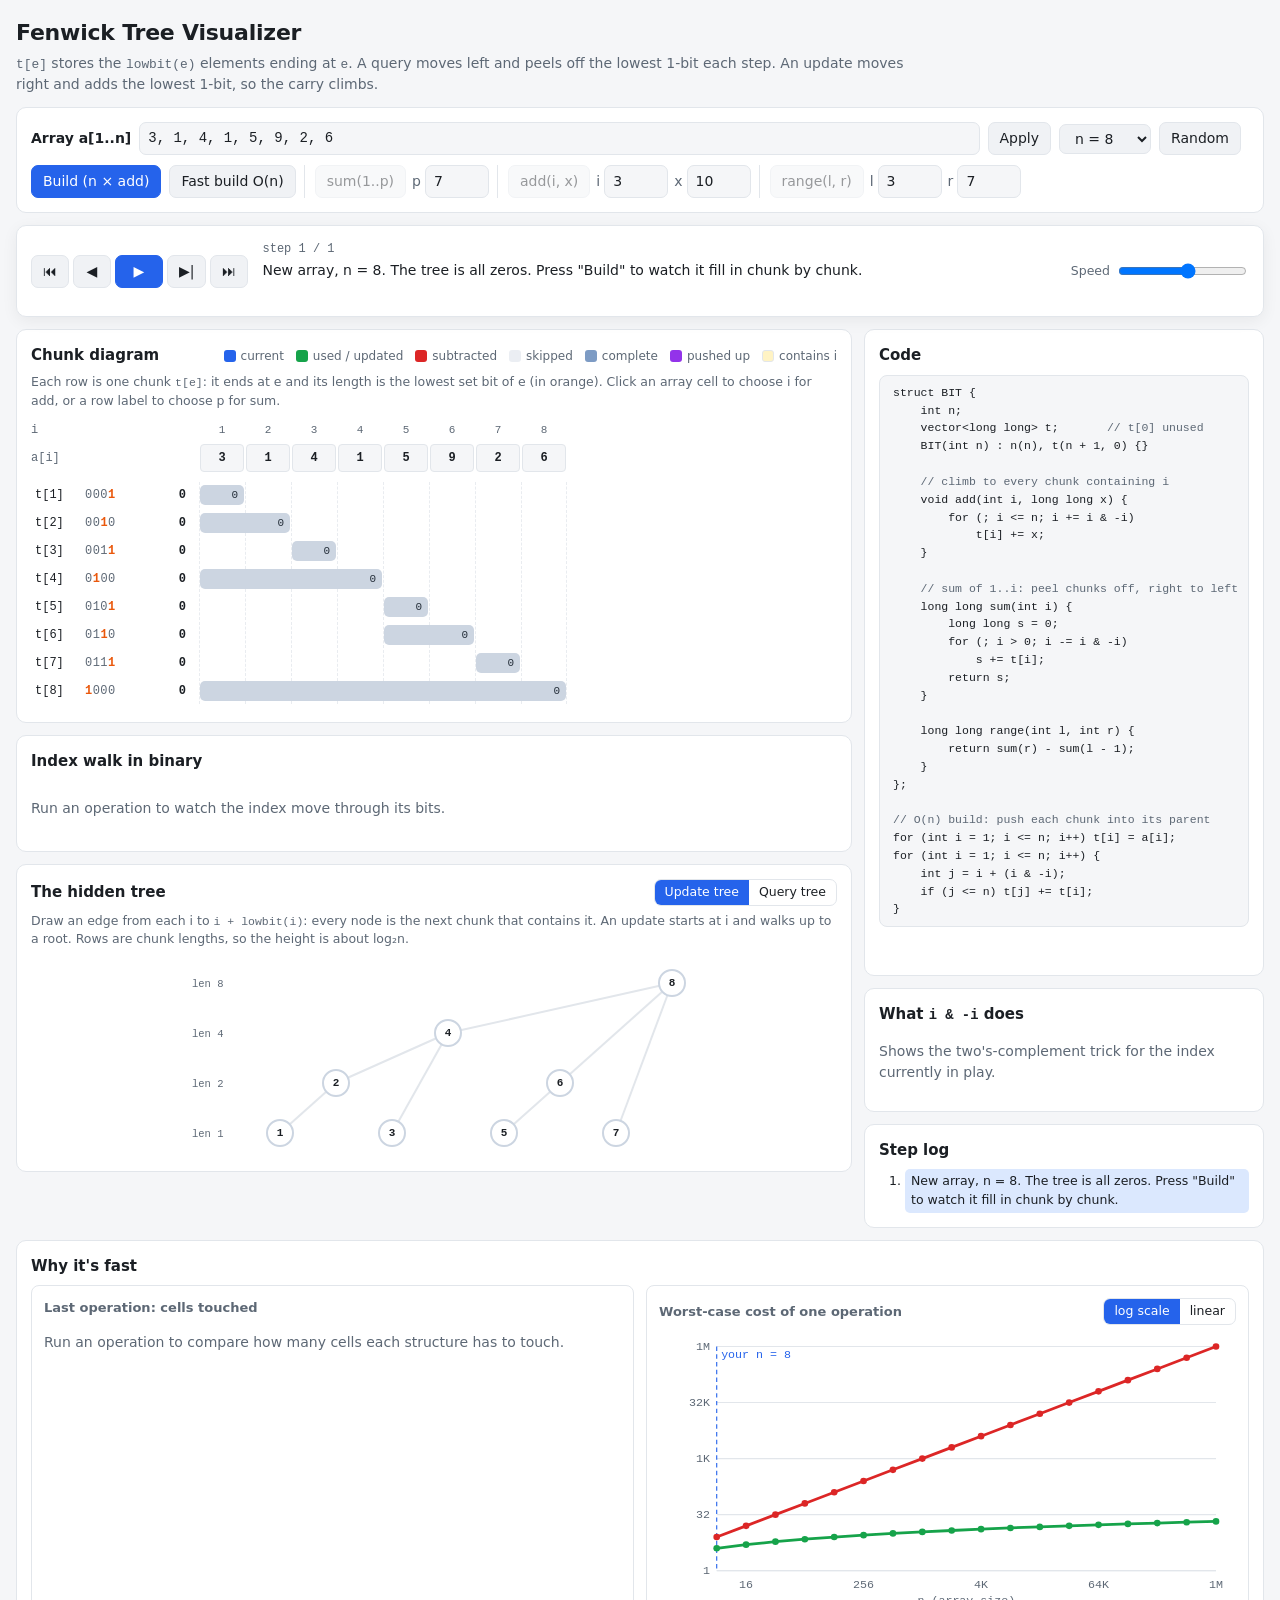
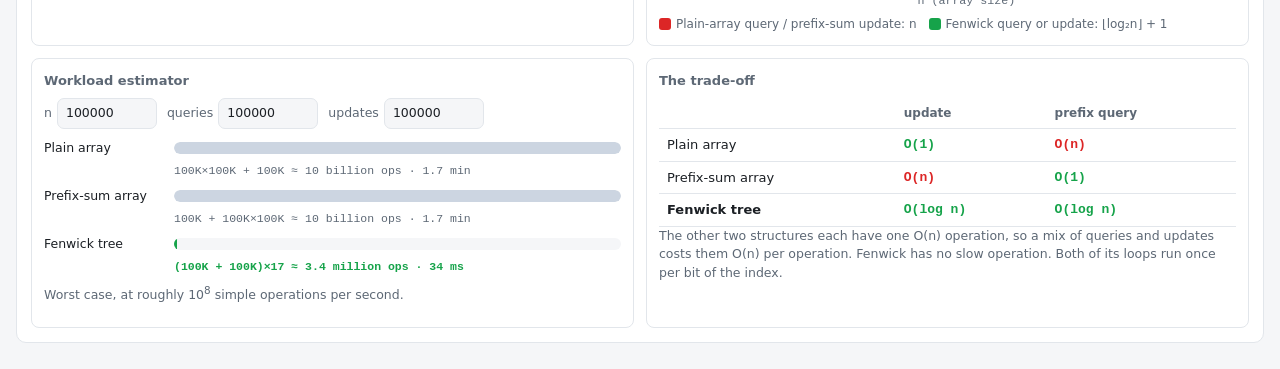
==== index.html @ 898360c9 "Add interactive Fenwick tree visualizer Step-by-step animation of build, O(n) build, prefix query, p" ====
<!doctype html>
<html lang="en">
<head>
<meta charset="utf-8">
<meta name="viewport" content="width=device-width, initial-scale=1">
<title>Fenwick Tree Visualizer</title>
<link rel="stylesheet" href="styles.css">
</head>
<body>

<header class="top">
  <h1>Fenwick Tree Visualizer</h1>
  <p class="sub">
    <code>t[e]</code> stores the <code>lowbit(e)</code> elements ending at <code>e</code>.
    A query moves left and peels off the lowest 1-bit each step. An update moves right and adds the lowest 1-bit, so the carry climbs.
  </p>
</header>

<section class="panel controls">
  <div class="ctl-row">
    <label for="arr-input" class="lbl">Array a[1..n]</label>
    <input id="arr-input" class="arr-input" spellcheck="false" value="3, 1, 4, 1, 5, 9, 2, 6">
    <button id="arr-apply">Apply</button>
    <select id="size" aria-label="Array size">
      <option value="8">n = 8</option>
      <option value="16">n = 16</option>
      <option value="32">n = 32</option>
    </select>
    <button id="random">Random</button>
    <span id="arr-msg" class="msg"></span>
  </div>
  <div class="ctl-row ops">
    <button id="op-build" class="primary">Build (n × add)</button>
    <button id="op-fast">Fast build O(n)</button>
    <span class="op">
      <button id="op-query" class="needs-built">sum(1..p)</button>
      <label>p <input id="q-p" type="number" value="7" min="1"></label>
    </span>
    <span class="op">
      <button id="op-update" class="needs-built">add(i, x)</button>
      <label>i <input id="u-i" type="number" value="3" min="1"></label>
      <label>x <input id="u-x" type="number" value="10"></label>
    </span>
    <span class="op">
      <button id="op-range" class="needs-built">range(l, r)</button>
      <label>l <input id="r-l" type="number" value="3" min="1"></label>
      <label>r <input id="r-r" type="number" value="7" min="1"></label>
    </span>
  </div>
</section>

<section class="panel player" id="player">
  <div class="pbtns">
    <button id="p-first" title="First step (Home)" aria-label="First step">⏮</button>
    <button id="p-prev" title="Previous step (←)" aria-label="Previous step">◀</button>
    <button id="p-play" class="primary play" title="Play / pause (Space)" aria-label="Play or pause">▶</button>
    <button id="p-next" title="Next step (→)" aria-label="Next step">▶︎|</button>
    <button id="p-last" title="Last step (End)" aria-label="Last step">⏭</button>
  </div>
  <div class="narr">
    <div class="narr-top"><span id="step-count" class="step-count">0 / 0</span><span id="result" class="result"></span></div>
    <p id="narration"></p>
  </div>
  <label class="speed">Speed <input type="range" id="speed" min="0" max="100" value="55"></label>
</section>

<main class="layout">
  <div class="col-main">
    <section class="panel">
      <div class="panel-head">
        <h2>Chunk diagram</h2>
        <div class="legend">
          <span><i class="sw sw-active"></i>current</span>
          <span><i class="sw sw-plus"></i>used / updated</span>
          <span><i class="sw sw-minus"></i>subtracted</span>
          <span><i class="sw sw-skip"></i>skipped</span>
          <span><i class="sw sw-done"></i>complete</span>
          <span><i class="sw sw-source"></i>pushed up</span>
          <span><i class="sw sw-col"></i>contains i</span>
        </div>
      </div>
      <p class="hint">Each row is one chunk <code>t[e]</code>: it ends at e and its length is the lowest set bit of e (in orange). Click an array cell to choose i for add, or a row label to choose p for sum.</p>
      <div class="grid-scroll"><div id="grid" class="grid"></div></div>
    </section>

    <section class="panel">
      <h2>Index walk in binary</h2>
      <div id="trail" class="trail"></div>
    </section>

    <section class="panel">
      <div class="panel-head">
        <h2>The hidden tree</h2>
        <div class="seg" role="tablist">
          <button id="st-update" class="on" role="tab">Update tree</button>
          <button id="st-query" role="tab">Query tree</button>
        </div>
      </div>
      <p id="struct-cap" class="hint"></p>
      <div id="struct" class="struct"></div>
    </section>
  </div>

  <aside class="col-side">
    <section class="panel">
      <h2>Code</h2>
      <pre id="code" class="code"></pre>
      <div id="vars" class="vars"></div>
    </section>
    <section class="panel">
      <h2>What <code>i &amp; -i</code> does</h2>
      <div id="lowbit"></div>
    </section>
    <section class="panel">
      <h2>Step log</h2>
      <ol id="log" class="log"></ol>
    </section>
  </aside>
</main>

<section class="panel perf">
  <h2>Why it's fast</h2>
  <div class="perf-grid">
    <div class="card">
      <h3>Last operation: cells touched</h3>
      <div id="counters"></div>
    </div>
    <div class="card">
      <div class="panel-head">
        <h3>Worst-case cost of one operation</h3>
        <div class="seg">
          <button id="ch-log" class="on">log scale</button>
          <button id="ch-lin">linear</button>
        </div>
      </div>
      <div id="chart" class="chart"></div>
    </div>
    <div class="card">
      <h3>Workload estimator</h3>
      <div class="wl-inputs">
        <label>n <input id="wl-n" type="number" value="100000" min="1"></label>
        <label>queries <input id="wl-q" type="number" value="100000" min="0"></label>
        <label>updates <input id="wl-u" type="number" value="100000" min="0"></label>
      </div>
      <div id="workload"></div>
      <p class="hint">Worst case, at roughly 10<sup>8</sup> simple operations per second.</p>
    </div>
    <div class="card">
      <h3>The trade-off</h3>
      <table class="cx">
        <thead><tr><th></th><th>update</th><th>prefix query</th></tr></thead>
        <tbody>
          <tr><td>Plain array</td><td class="good">O(1)</td><td class="bad">O(n)</td></tr>
          <tr><td>Prefix-sum array</td><td class="bad">O(n)</td><td class="good">O(1)</td></tr>
          <tr class="bitrow"><td>Fenwick tree</td><td class="good">O(log n)</td><td class="good">O(log n)</td></tr>
        </tbody>
      </table>
      <p class="hint">The other two structures each have one O(n) operation, so a mix of queries and updates costs them O(n) per operation. Fenwick has no slow operation. Both of its loops run once per bit of the index.</p>
    </div>
  </div>
</section>

<script src="bit.js"></script>
<script src="app.js"></script>
</body>
</html>
---- styles.css ----
:root {
  --bg: #f5f6f8;
  --panel: #ffffff;
  --text: #1b1f24;
  --muted: #5d6875;
  --border: #e2e6eb;
  --grid-line: #e9ecf0;
  --btn: #f0f2f5;
  --btn-hover: #e4e8ed;

  --bar: #ccd5e1;
  --bar-text: #26303b;
  --active: #2563eb;
  --active-ring: rgba(37, 99, 235, 0.35);
  --plus: #16a34a;
  --minus: #dc2626;
  --done: #7d9bc4;
  --source: #9333ea;
  --low: #ea580c;

  --col: #fff3c4;
  --range: #dbe8fe;
  --covered: #bdf0cf;
  --minus-bg: #fdd3d3;
  --target: #fde58a;

  --mono: ui-monospace, SFMono-Regular, Menlo, Consolas, monospace;
  color-scheme: light;
}

@media (prefers-color-scheme: dark) {
  :root:not([data-theme="light"]) {
    --bg: #0f1216;
    --panel: #171b21;
    --text: #e6e9ed;
    --muted: #9aa4b0;
    --border: #2a3039;
    --grid-line: #232931;
    --btn: #222831;
    --btn-hover: #2c333d;
    --bar: #3a4554;
    --bar-text: #e6e9ed;
    --active: #3b82f6;
    --active-ring: rgba(59, 130, 246, 0.45);
    --plus: #22a355;
    --minus: #e5484d;
    --done: #4f6b91;
    --source: #a855f7;
    --low: #fb923c;
    --col: #3a3214;
    --range: #1d2c47;
    --covered: #17402a;
    --minus-bg: #4a1d1f;
    --target: #5a4a12;
    color-scheme: dark;
  }
}
:root[data-theme="dark"] {
  --bg: #0f1216;
  --panel: #171b21;
  --text: #e6e9ed;
  --muted: #9aa4b0;
  --border: #2a3039;
  --grid-line: #232931;
  --btn: #222831;
  --btn-hover: #2c333d;
  --bar: #3a4554;
  --bar-text: #e6e9ed;
  --active: #3b82f6;
  --active-ring: rgba(59, 130, 246, 0.45);
  --plus: #22a355;
  --minus: #e5484d;
  --done: #4f6b91;
  --source: #a855f7;
  --low: #fb923c;
  --col: #3a3214;
  --range: #1d2c47;
  --covered: #17402a;
  --minus-bg: #4a1d1f;
  --target: #5a4a12;
  color-scheme: dark;
}

* { box-sizing: border-box; }
html, body { margin: 0; }
body {
  background: var(--bg);
  color: var(--text);
  font: 14px/1.5 system-ui, -apple-system, "Segoe UI", Roboto, sans-serif;
  padding: 16px;
  max-width: 1440px;
  margin: 0 auto;
}
code { font-family: var(--mono); font-size: 0.92em; }
h1 { font-size: 22px; margin: 0 0 4px; letter-spacing: -0.01em; }
h2 { font-size: 15px; margin: 0 0 8px; }
h3 { font-size: 13px; margin: 0 0 8px; color: var(--muted); font-weight: 600; }
.sub { margin: 0 0 12px; color: var(--muted); max-width: 900px; }
.hint { color: var(--muted); font-size: 12.5px; margin: 0 0 10px; }
.muted { color: var(--muted); }

.panel {
  background: var(--panel);
  border: 1px solid var(--border);
  border-radius: 10px;
  padding: 14px;
  margin-bottom: 12px;
  min-width: 0;
}
.panel-head { display: flex; align-items: center; justify-content: space-between; gap: 12px; flex-wrap: wrap; margin-bottom: 6px; }
.panel-head h2, .panel-head h3 { margin: 0; }

button, select, input {
  font: inherit;
  color: var(--text);
}
button, select {
  background: var(--btn);
  border: 1px solid var(--border);
  border-radius: 7px;
  padding: 5px 11px;
  cursor: pointer;
}
button:hover:not(:disabled) { background: var(--btn-hover); }
button:disabled { opacity: 0.45; cursor: not-allowed; }
button.primary { background: var(--active); border-color: var(--active); color: #fff; }
button.primary:hover:not(:disabled) { filter: brightness(1.08); background: var(--active); }
input[type="number"], .arr-input {
  background: var(--bg);
  border: 1px solid var(--border);
  border-radius: 7px;
  padding: 5px 8px;
}
input[type="number"] { width: 64px; }
button:focus-visible, input:focus-visible, select:focus-visible { outline: 2px solid var(--active); outline-offset: 1px; }

/* controls */
.ctl-row { display: flex; flex-wrap: wrap; gap: 8px; align-items: center; }
.ctl-row + .ctl-row { margin-top: 10px; }
.lbl { font-weight: 600; }
.arr-input { flex: 1 1 260px; min-width: 0; font-family: var(--mono); }
.op { display: inline-flex; gap: 6px; align-items: center; padding-left: 10px; border-left: 1px solid var(--border); }
.op label { color: var(--muted); display: inline-flex; gap: 4px; align-items: center; }
.msg { color: var(--minus); font-size: 12.5px; }

/* player */
.player {
  position: sticky; top: env(safe-area-inset-top, 0px); z-index: 10;
  display: flex; gap: 14px; align-items: center; flex-wrap: wrap;
  box-shadow: 0 4px 16px rgba(0, 0, 0, 0.06);
}
.pbtns { display: flex; gap: 4px; }
.pbtns button { min-width: 38px; }
.play { min-width: 48px !important; }
.narr { flex: 1 1 360px; min-width: 0; }
.narr-top { display: flex; gap: 10px; align-items: center; }
.step-count { font-family: var(--mono); font-size: 12px; color: var(--muted); }
.result:not(:empty) {
  font-family: var(--mono); font-size: 12px; font-weight: 600;
  background: var(--covered); padding: 1px 8px; border-radius: 999px;
}
#narration { margin: 2px 0 0; min-height: 42px; }
.speed { display: flex; align-items: center; gap: 6px; color: var(--muted); font-size: 12.5px; }

/* layout */
.layout { display: grid; grid-template-columns: minmax(0, 1fr) 400px; gap: 12px; align-items: start; }
.col-main, .col-side { min-width: 0; }
@media (max-width: 1080px) {
  .layout { grid-template-columns: minmax(0, 1fr); }
}

/* legend */
.legend { display: flex; flex-wrap: wrap; gap: 4px 12px; font-size: 12px; color: var(--muted); }
.legend span { display: inline-flex; align-items: center; gap: 5px; }
.sw { width: 12px; height: 12px; border-radius: 3px; display: inline-block; }
.sw-active { background: var(--active); }
.sw-plus { background: var(--plus); }
.sw-minus { background: var(--minus); }
.sw-skip { background: var(--bar); opacity: 0.4; }
.sw-done { background: var(--done); }
.sw-source { background: var(--source); }
.sw-col { background: var(--col); border: 1px solid var(--border); }

/* chunk grid */
.grid-scroll { overflow-x: auto; padding-bottom: 4px; }
.grid { --lw: 168px; display: flex; flex-direction: column; gap: 2px; width: max-content; min-width: 100%; }
.g-row {
  display: grid;
  grid-template-columns: var(--lw) repeat(var(--n), var(--cw));
  height: 26px;
}
.g-row > * { grid-row: 1; }
.g-label {
  grid-column: 1;
  display: flex; align-items: center; gap: 8px;
  font-family: var(--mono); font-size: 12px;
  padding-right: 10px;
  white-space: nowrap;
}
.t-row .g-label { cursor: pointer; border-radius: 5px; padding-left: 4px; }
.t-row .g-label:hover { background: var(--btn); }
.g-label .nm { width: 42px; }
.g-label .bin { color: var(--muted); letter-spacing: 0.04em; }
.g-label .val { margin-left: auto; font-weight: 600; min-width: 34px; text-align: right; border-radius: 4px; padding: 0 3px; transition: background 0.3s; }
.g-label .val.bump { background: var(--target); }
b.low { color: var(--low); font-weight: 700; }

.g-bg { border-left: 1px dashed var(--grid-line); transition: background 0.2s; }
.g-bg:last-child, .g-bg.last { border-right: 1px dashed var(--grid-line); }
.g-bg.col, .g-head .g-cell.col { background: var(--col); }

.g-bar {
  margin: 3px 1px;
  border-radius: 5px;
  background: var(--bar);
  color: var(--bar-text);
  display: flex; align-items: center; justify-content: flex-end;
  padding: 0 6px;
  font-family: var(--mono); font-size: 11px;
  overflow: hidden; white-space: nowrap;
  transition: background 0.2s, box-shadow 0.2s, opacity 0.2s;
}
.t-row.active .g-bar { background: var(--active); color: #fff; box-shadow: 0 0 0 3px var(--active-ring); }
.t-row.plus .g-bar { background: var(--plus); color: #fff; }
.t-row.minus .g-bar { background: var(--minus); color: #fff; }
.t-row.done .g-bar { background: var(--done); color: #fff; }
.t-row.source .g-bar { background: var(--source); color: #fff; box-shadow: 0 0 0 3px rgba(147, 51, 234, 0.3); }
.t-row.skip .g-bar { opacity: 0.35; background-image: repeating-linear-gradient(135deg, transparent 0 4px, rgba(0,0,0,0.12) 4px 6px); }
.t-row.active .g-label .nm, .t-row.source .g-label .nm { font-weight: 700; color: var(--active); }

.g-head { height: 20px; }
.g-cell {
  display: flex; align-items: center; justify-content: center;
  font-family: var(--mono); font-size: 11px; color: var(--muted);
  border-radius: 4px;
}
.g-arr { height: 32px; margin-bottom: 6px; }
.g-arr .g-cell {
  margin: 2px 1px;
  background: var(--bg);
  border: 1px solid var(--border);
  color: var(--text); font-size: 12px; font-weight: 600;
  cursor: pointer;
  transition: background 0.2s;
}
.g-arr .g-cell.range { background: var(--range); }
.g-arr .g-cell.covered { background: var(--covered); }
.g-arr .g-cell.minus { background: var(--minus-bg); text-decoration: line-through; }
.g-arr .g-cell.target { background: var(--target); border-color: var(--low); }
.g-arr .g-label, .g-head .g-label { color: var(--muted); }

/* binary trail */
.trail { display: flex; flex-wrap: wrap; align-items: center; gap: 6px; min-height: 56px; }
.trail .cap { width: 100%; margin: 4px 0 0; }
.chip {
  display: inline-flex; flex-direction: column; align-items: center;
  padding: 5px 10px; border-radius: 8px;
  border: 1px solid var(--border); background: var(--bg);
  font-family: var(--mono);
  transition: background 0.2s;
}
.chip .dec { font-size: 15px; font-weight: 700; }
.chip .bin { font-size: 12.5px; letter-spacing: 0.08em; color: var(--muted); }
.chip.cur { border-color: var(--active); box-shadow: 0 0 0 3px var(--active-ring); }
.chip.past { opacity: 0.75; }
.chip.term { opacity: 0.6; border-style: dashed; }
.chip .stop { font-size: 10px; text-transform: uppercase; letter-spacing: 0.08em; color: var(--muted); }
.arrow { font-family: var(--mono); font-size: 12px; color: var(--muted); }

/* hidden tree */
.struct { overflow-x: auto; }
.struct svg { display: block; min-width: 100%; }
.st-edge { stroke: var(--border); stroke-width: 2; fill: none; }
.st-edge.on { stroke: var(--active); stroke-width: 3; }
.st-edge.on.minus { stroke: var(--minus); }
.st-node circle { fill: var(--panel); stroke: var(--bar); stroke-width: 2; transition: fill 0.2s; }
.st-node text { fill: var(--text); font: 600 11px var(--mono); text-anchor: middle; dominant-baseline: central; }
.st-node.active circle { fill: var(--active); stroke: var(--active); }
.st-node.plus circle { fill: var(--plus); stroke: var(--plus); }
.st-node.minus circle { fill: var(--minus); stroke: var(--minus); }
.st-node.done circle { fill: var(--done); stroke: var(--done); }
.st-node.source circle { fill: var(--source); stroke: var(--source); }
.st-node.skip { opacity: 0.35; }
.st-node.active text, .st-node.plus text, .st-node.minus text, .st-node.done text, .st-node.source text { fill: #fff; }
.st-node.target circle { stroke: var(--low); stroke-width: 3; }
.st-level { fill: var(--muted); font: 10.5px var(--mono); }

/* code */
.code {
  font-family: var(--mono); font-size: 11.5px; line-height: 1.55;
  background: var(--bg); border: 1px solid var(--border); border-radius: 8px;
  padding: 8px 0; margin: 0 0 8px; overflow-x: auto;
}
.code .ln { display: block; padding: 0 10px; white-space: pre; border-left: 3px solid transparent; }
.code .ln.hl { background: var(--range); border-left-color: var(--active); }
.code .cm { color: var(--muted); }
.vars { display: flex; flex-wrap: wrap; gap: 6px; min-height: 26px; }
.var { font-family: var(--mono); font-size: 12px; padding: 2px 8px; border-radius: 6px; background: var(--btn); }
.var b { color: var(--active); }

/* lowbit explainer */
.lb-table { border-collapse: separate; border-spacing: 3px; font-family: var(--mono); }
.lb-table td.k { color: var(--muted); font-size: 12px; padding-right: 8px; white-space: nowrap; }
.lb-table td.bit {
  width: 24px; height: 24px; text-align: center;
  border-radius: 4px; background: var(--bg); border: 1px solid var(--border);
  font-size: 13px;
}
.lb-table td.bit.one { font-weight: 700; }
.lb-table td.bit.lc { border-color: var(--low); }
.lb-table tr.res td.bit.one { background: var(--low); color: #fff; border-color: var(--low); }
.lb-table td.dec { padding-left: 10px; font-size: 12px; color: var(--muted); }
.lb-cap { margin: 8px 0 0; font-size: 12.5px; }

/* log */
.log { margin: 0; padding: 0 0 0 26px; max-height: 300px; overflow-y: auto; font-size: 12.5px; position: relative; }
.log li { padding: 3px 6px; border-radius: 5px; cursor: pointer; color: var(--muted); }
.log li:hover { background: var(--btn); }
.log li.cur { background: var(--range); color: var(--text); }
.log li.future { opacity: 0.45; }

/* perf */
.perf-grid { display: grid; grid-template-columns: repeat(auto-fit, minmax(min(440px, 100%), 1fr)); gap: 12px; }
.card { border: 1px solid var(--border); border-radius: 8px; padding: 12px; min-width: 0; }
.c-title { font-weight: 600; margin: 0 0 8px; }
.bar-row { display: grid; grid-template-columns: minmax(0, 1.4fr) minmax(0, 1fr) 54px; gap: 8px; align-items: center; margin-bottom: 6px; font-size: 12.5px; }
.bar-row .bl small { display: block; color: var(--muted); font-family: var(--mono); font-size: 11px; }
.bar-row .bt { height: 12px; background: var(--bg); border-radius: 6px; overflow: hidden; }
.bar-row .bf { display: block; height: 100%; background: var(--bar); border-radius: 6px; transition: width 0.4s; }
.bar-row.bit .bf { background: var(--plus); }
.bar-row .bv { font-family: var(--mono); text-align: right; font-weight: 600; }
.chart svg { width: 100%; height: auto; display: block; }
.ax line, .ax path { stroke: var(--border); }
.ax text { fill: var(--muted); font: 10.5px var(--mono); }
.gridline { stroke: var(--grid-line); }
.s-naive { stroke: var(--minus); fill: none; stroke-width: 2.5; }
.s-bit { stroke: var(--plus); fill: none; stroke-width: 2.5; }
.pt-naive { fill: var(--minus); }
.pt-bit { fill: var(--plus); }
.chart-legend { margin-top: 6px; }
.sw-naive { background: var(--minus); }
.sw-bit { background: var(--plus); }
.nmark { stroke: var(--active); stroke-dasharray: 4 3; }
.nmark-t { fill: var(--active); font: 10.5px var(--mono); }
.wl-inputs { display: flex; gap: 10px; flex-wrap: wrap; margin-bottom: 10px; }
.wl-inputs label { display: inline-flex; gap: 5px; align-items: center; color: var(--muted); font-size: 12.5px; }
.wl-inputs input { width: 100px; }
.wl-row { display: grid; grid-template-columns: 120px minmax(0, 1fr); gap: 4px 10px; align-items: center; margin-bottom: 8px; font-size: 12.5px; }
.wl-row .bt { height: 12px; background: var(--bg); border-radius: 6px; overflow: hidden; }
.wl-row .bf { display: block; height: 100%; background: var(--bar); border-radius: 6px; transition: width 0.4s; }
.wl-row.bit .bf { background: var(--plus); }
.wl-row .meta { grid-column: 2; font-family: var(--mono); font-size: 11.5px; color: var(--muted); }
.wl-row.bit .meta { color: var(--plus); font-weight: 600; }
.seg { display: inline-flex; border: 1px solid var(--border); border-radius: 7px; overflow: hidden; }
.seg button { border: 0; border-radius: 0; padding: 3px 10px; font-size: 12.5px; background: transparent; }
.seg button.on { background: var(--active); color: #fff; }
.cx { width: 100%; border-collapse: collapse; font-size: 13px; }
.cx th, .cx td { text-align: left; padding: 6px 8px; border-bottom: 1px solid var(--border); }
.cx th { color: var(--muted); font-weight: 600; font-size: 12px; }
.cx td.good { color: var(--plus); font-family: var(--mono); font-weight: 600; }
.cx td.bad { color: var(--minus); font-family: var(--mono); font-weight: 600; }
.cx tr.bitrow td:first-child { font-weight: 700; }

@media (max-width: 640px) {
  body { padding: 16px; }
  .op { border-left: 0; padding-left: 0; }
  .grid { --lw: 132px; }
  .g-label .bin { display: none; }
  .player { gap: 8px; }
  .speed { width: 100%; }
  .speed input { flex: 1; }
}
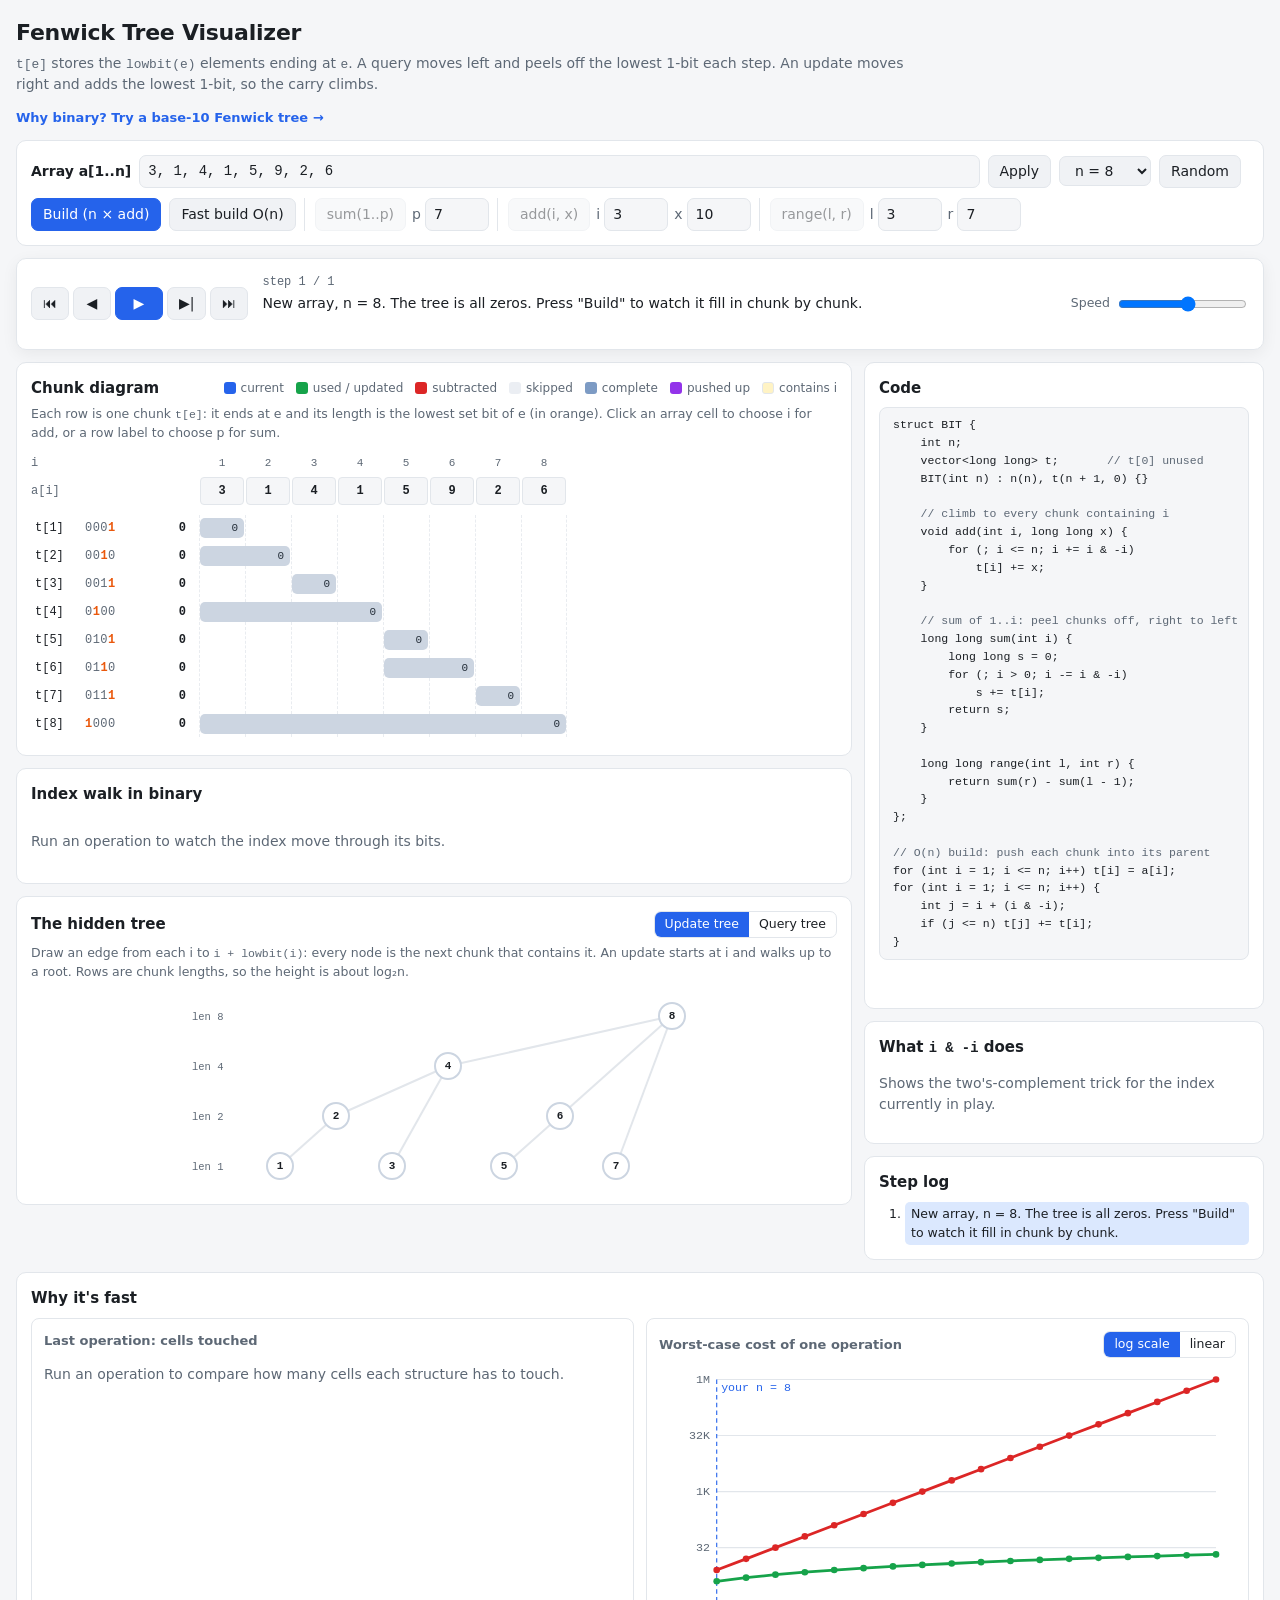
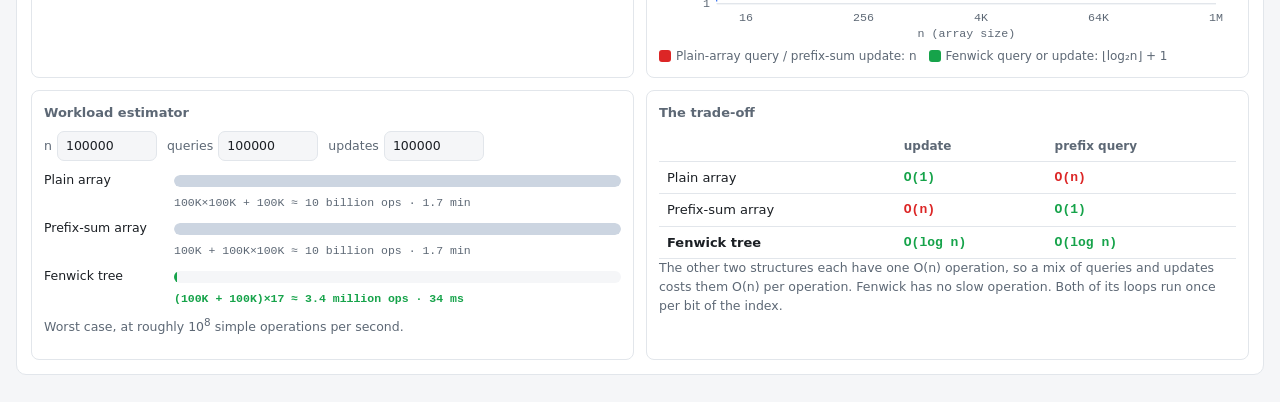
==== commit 59169678: "Add base-10 Fenwick lab page New base10.html compares two base-b Fenwick designs on the same array: " ====
--- a/index.html
+++ b/index.html
@@ -14,6 +14,7 @@
     <code>t[e]</code> stores the <code>lowbit(e)</code> elements ending at <code>e</code>.
     A query moves left and peels off the lowest 1-bit each step. An update moves right and adds the lowest 1-bit, so the carry climbs.
   </p>
+  <a class="navlink" href="base10.html">Why binary? Try a base-10 Fenwick tree →</a>
 </header>
 
 <section class="panel controls">
--- a/styles.css
+++ b/styles.css
@@ -96,6 +96,8 @@
 h2 { font-size: 15px; margin: 0 0 8px; }
 h3 { font-size: 13px; margin: 0 0 8px; color: var(--muted); font-weight: 600; }
 .sub { margin: 0 0 12px; color: var(--muted); max-width: 900px; }
+.navlink { display: inline-block; margin: -4px 0 12px; color: var(--active); text-decoration: none; font-weight: 600; font-size: 13px; }
+.navlink:hover { text-decoration: underline; }
 .hint { color: var(--muted); font-size: 12.5px; margin: 0 0 10px; }
 .muted { color: var(--muted); }
 
